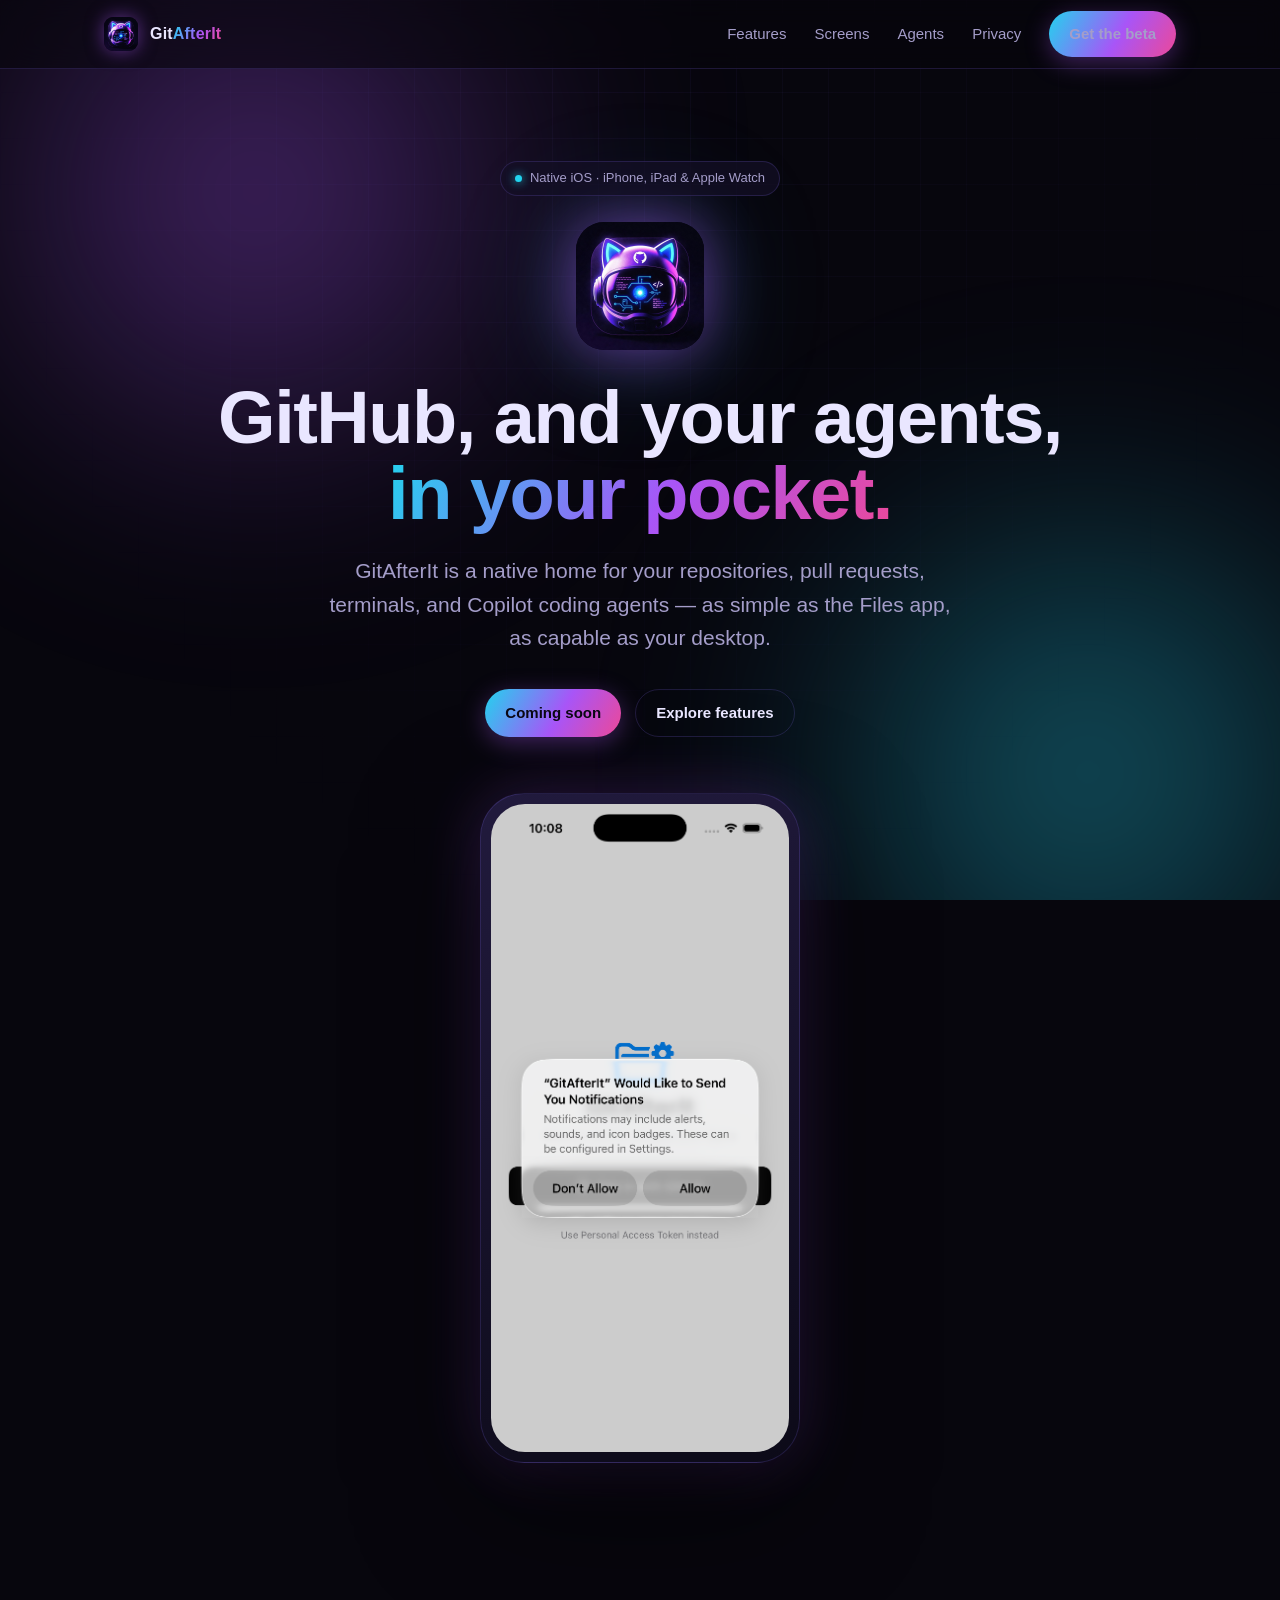
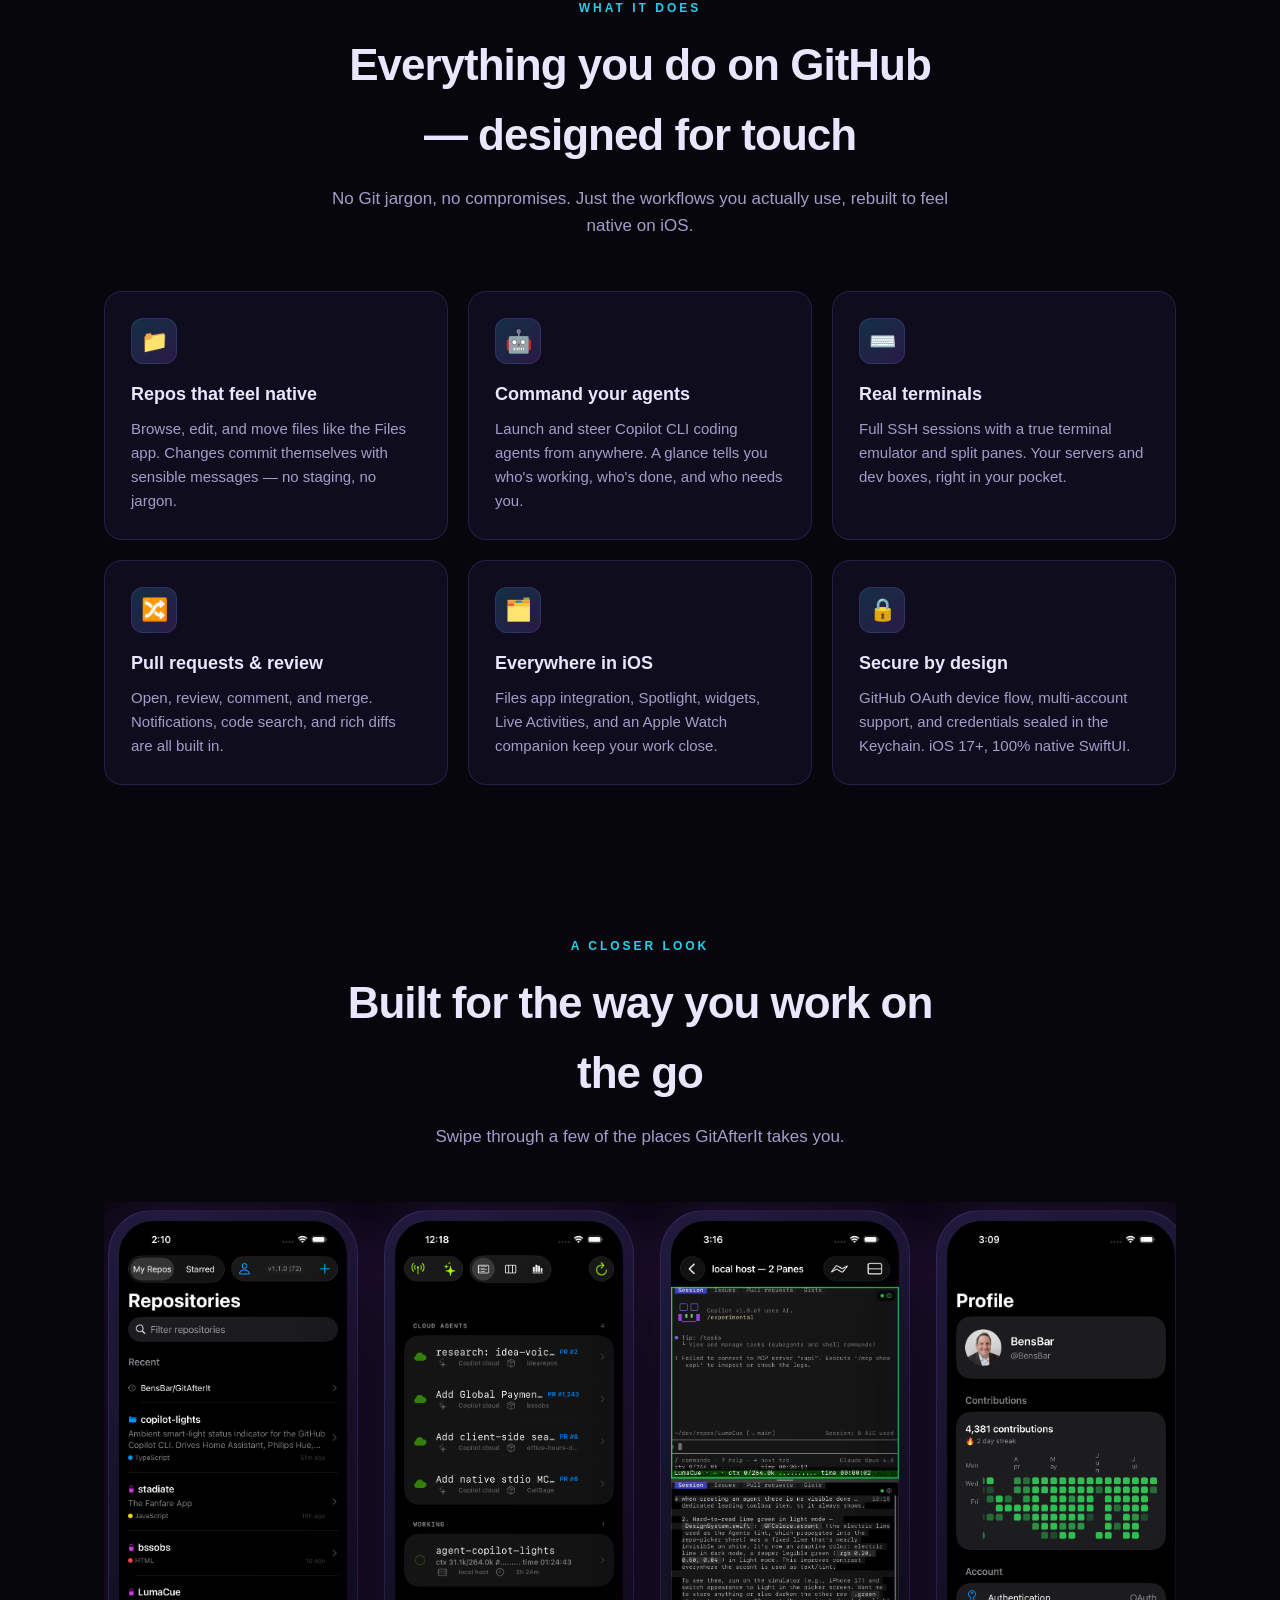
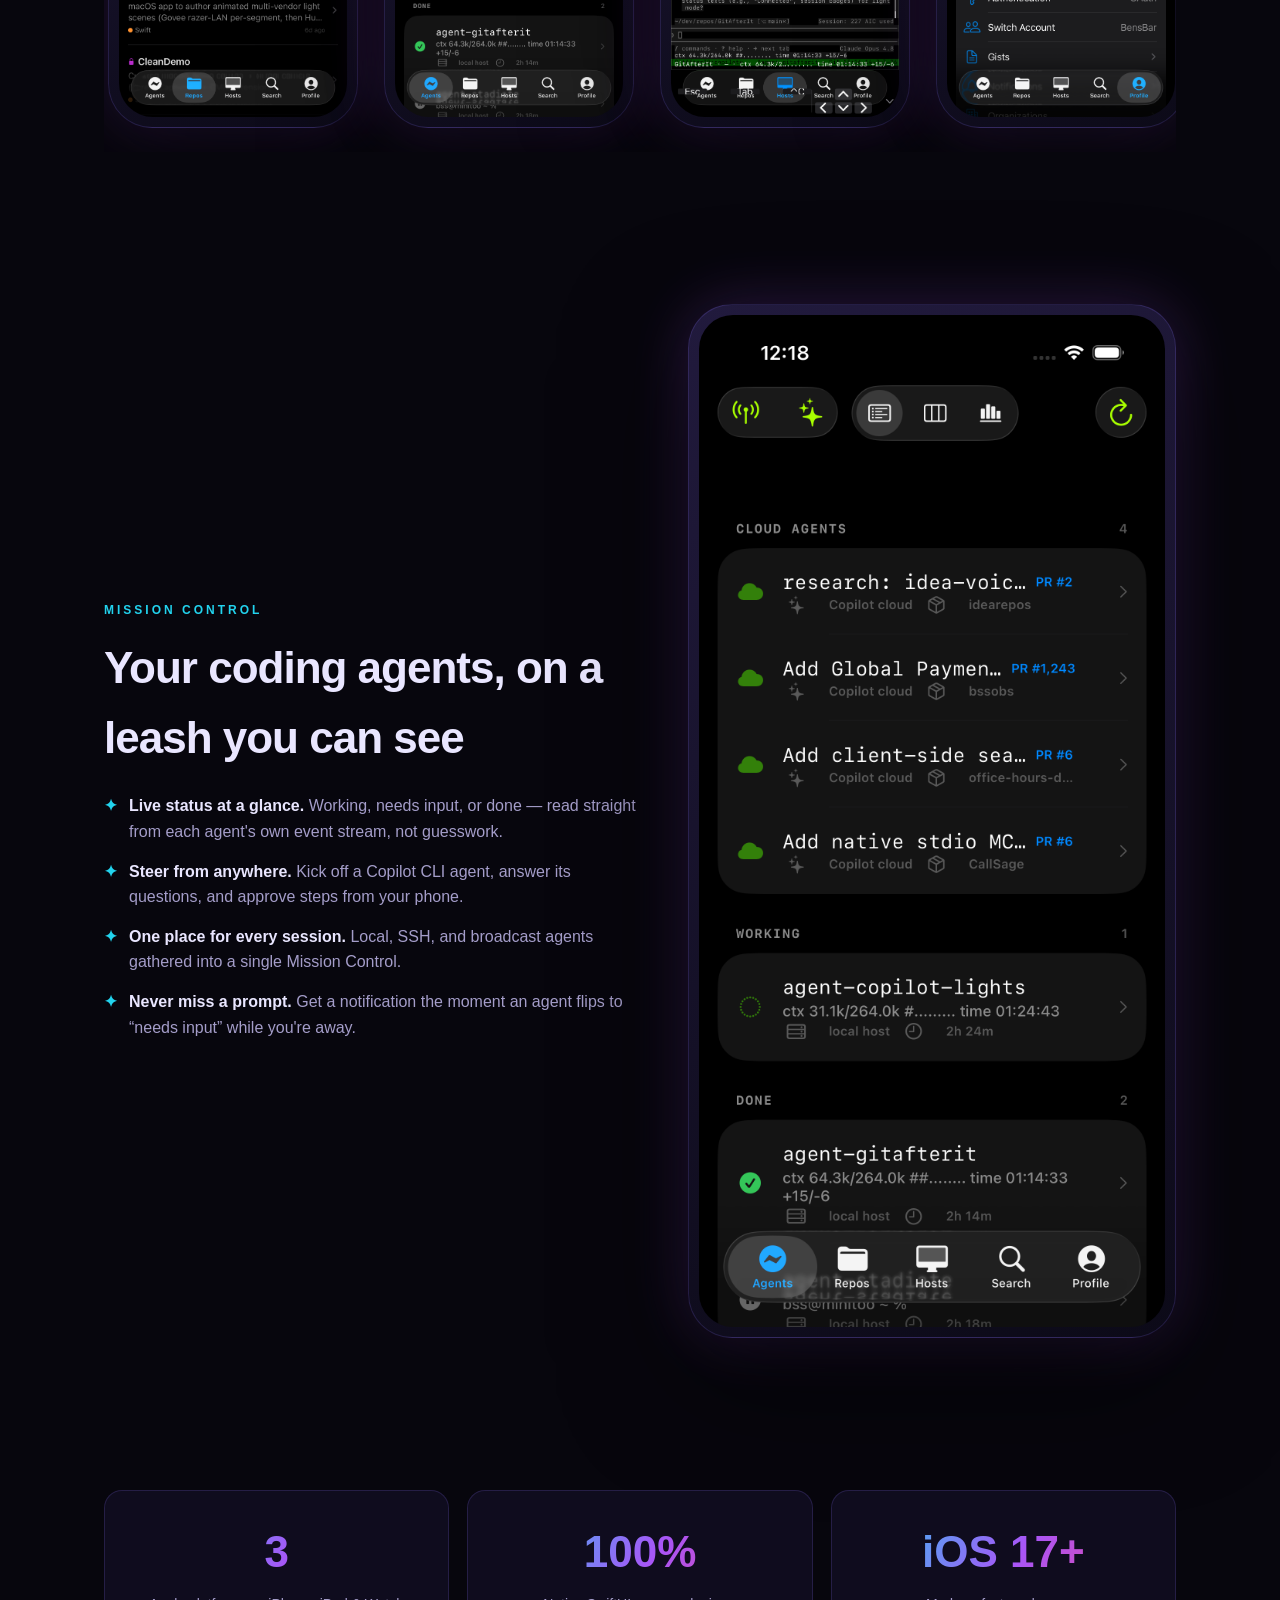
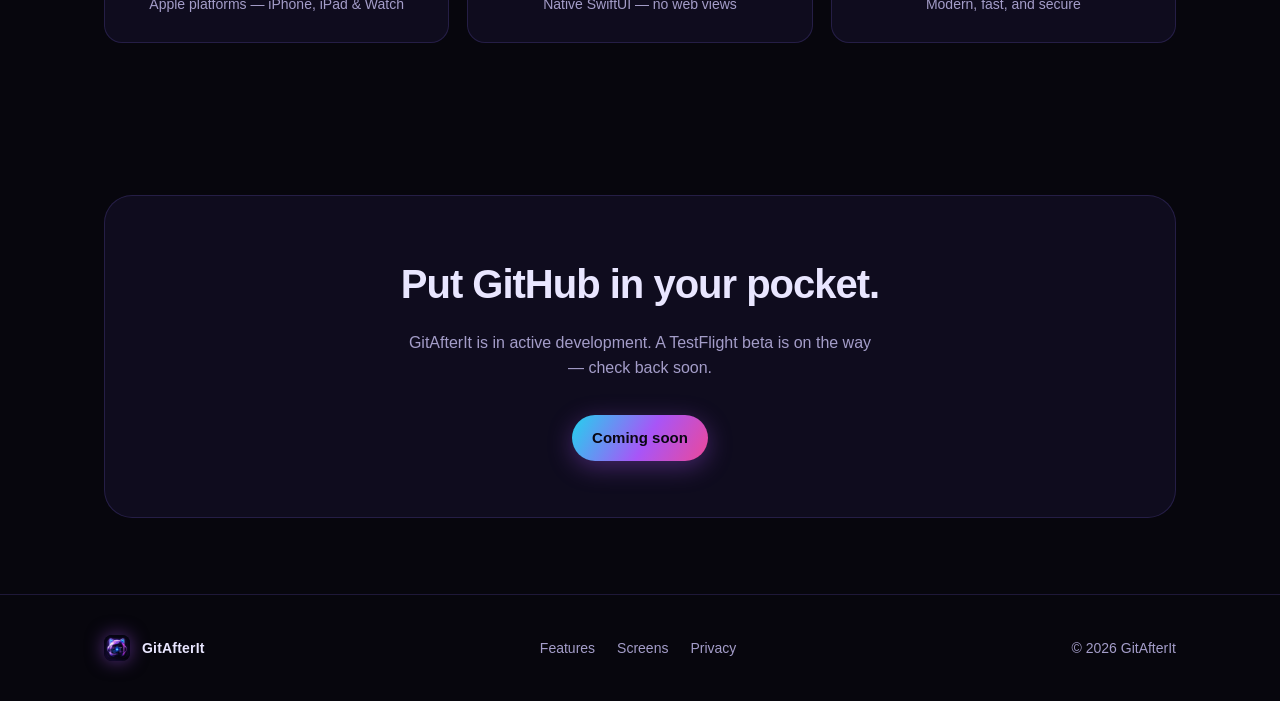
==== index.html @ 796b14d0 "Marketing landing page for gitafterit.app Static (no-build) site matching the Stadiate-site pattern:" ====
<!doctype html>
<html lang="en">
<head>
<meta charset="utf-8">
<meta name="viewport" content="width=device-width, initial-scale=1">
<title>GitAfterIt — GitHub, and your agents, in your pocket</title>
<meta name="description" content="GitAfterIt is a native iOS home for your GitHub repositories, pull requests, terminals, and Copilot coding agents — as simple as the Files app, as capable as your desktop.">
<meta name="theme-color" content="#07060d">
<link rel="icon" href="assets/favicon.png" type="image/png">
<link rel="apple-touch-icon" href="assets/apple-touch-icon.png">
<link rel="canonical" href="https://gitafterit.app/">
<meta property="og:title" content="GitAfterIt — GitHub, and your agents, in your pocket">
<meta property="og:description" content="Repos, pull requests, SSH terminals, and Copilot coding agents — native on iPhone, iPad, and Apple Watch.">
<meta property="og:image" content="https://gitafterit.app/assets/icon.png">
<meta property="og:url" content="https://gitafterit.app/">
<meta property="og:type" content="website">
<meta name="twitter:card" content="summary_large_image">
<meta name="twitter:title" content="GitAfterIt — GitHub, and your agents, in your pocket">
<meta name="twitter:description" content="A native iOS home for your repos, pull requests, terminals, and Copilot coding agents.">
<meta name="twitter:image" content="https://gitafterit.app/assets/icon.png">
<link rel="stylesheet" href="assets/styles.css">
<script>document.documentElement.classList.add('js');</script>
</head>
<body>

<div class="bg-orbs"></div>
<div class="grid-overlay"></div>

<header>
  <div class="wrap nav">
    <a class="brand" href="/">
      <img src="assets/icon.png" alt="GitAfterIt icon">
      <span>Git<b>AfterIt</b></span>
    </a>
    <nav class="nav-links">
      <a href="#features">Features</a>
      <a href="#screens">Screens</a>
      <a href="#agents">Agents</a>
      <a href="privacy.html">Privacy</a>
      <!-- TODO: replace href with your TestFlight public link, e.g. https://testflight.apple.com/join/XXXXXXXX -->
      <a class="btn" href="#get" data-cta="testflight">Get the beta</a>
    </nav>
  </div>
</header>

<main>
  <!-- Hero -->
  <section class="hero wrap">
    <span class="badge"><span class="dot"></span> Native iOS · iPhone, iPad &amp; Apple Watch</span>
    <img class="hero-icon" src="assets/icon.png" alt="GitAfterIt app icon">
    <h1>GitHub, and your agents,<br><span class="grad">in your pocket.</span></h1>
    <p class="sub">GitAfterIt is a native home for your repositories, pull requests, terminals, and Copilot coding agents — as simple as the Files app, as capable as your desktop.</p>
    <div class="hero-cta">
      <a class="btn" id="get" href="#get" data-cta="testflight">Coming soon</a>
      <a class="btn ghost" href="#features">Explore features</a>
    </div>
    <div class="hero-shot reveal">
      <div class="phone"><img src="assets/screenshots/00-launch.png" alt="GitAfterIt home screen on iPhone" loading="lazy"></div>
    </div>
  </section>

  <!-- Features -->
  <section id="features">
    <div class="wrap">
      <div class="section-head reveal">
        <div class="eyebrow">What it does</div>
        <h2>Everything you do on GitHub — designed for touch</h2>
        <p>No Git jargon, no compromises. Just the workflows you actually use, rebuilt to feel native on iOS.</p>
      </div>
      <div class="features">
        <div class="card reveal">
          <div class="ic">📁</div>
          <h3>Repos that feel native</h3>
          <p>Browse, edit, and move files like the Files app. Changes commit themselves with sensible messages — no staging, no jargon.</p>
        </div>
        <div class="card reveal">
          <div class="ic">🤖</div>
          <h3>Command your agents</h3>
          <p>Launch and steer Copilot CLI coding agents from anywhere. A glance tells you who's working, who's done, and who needs you.</p>
        </div>
        <div class="card reveal">
          <div class="ic">⌨️</div>
          <h3>Real terminals</h3>
          <p>Full SSH sessions with a true terminal emulator and split panes. Your servers and dev boxes, right in your pocket.</p>
        </div>
        <div class="card reveal">
          <div class="ic">🔀</div>
          <h3>Pull requests &amp; review</h3>
          <p>Open, review, comment, and merge. Notifications, code search, and rich diffs are all built in.</p>
        </div>
        <div class="card reveal">
          <div class="ic">🗂️</div>
          <h3>Everywhere in iOS</h3>
          <p>Files app integration, Spotlight, widgets, Live Activities, and an Apple Watch companion keep your work close.</p>
        </div>
        <div class="card reveal">
          <div class="ic">🔒</div>
          <h3>Secure by design</h3>
          <p>GitHub OAuth device flow, multi-account support, and credentials sealed in the Keychain. iOS 17+, 100% native SwiftUI.</p>
        </div>
      </div>
    </div>
  </section>

  <!-- Screens -->
  <section id="screens">
    <div class="wrap">
      <div class="section-head reveal">
        <div class="eyebrow">A closer look</div>
        <h2>Built for the way you work on the go</h2>
        <p>Swipe through a few of the places GitAfterIt takes you.</p>
      </div>
      <div class="shots">
        <div class="phone reveal"><img src="assets/screenshots/01-repos.png" alt="Repositories list" loading="lazy"></div>
        <div class="phone reveal"><img src="assets/screenshots/02-agents.png" alt="Copilot agents dashboard" loading="lazy"></div>
        <div class="phone reveal"><img src="assets/screenshots/04-split-panes.png" alt="Split terminal panes" loading="lazy"></div>
        <div class="phone reveal"><img src="assets/screenshots/03-profile.png" alt="Profile and contributions" loading="lazy"></div>
      </div>
    </div>
  </section>

  <!-- Agents spotlight -->
  <section id="agents">
    <div class="wrap split">
      <div class="reveal">
        <div class="eyebrow" style="color:var(--cyan);text-transform:uppercase;letter-spacing:3px;font-size:12px;font-weight:700;">Mission control</div>
        <h2 style="font-size:clamp(28px,4.5vw,44px);font-weight:800;letter-spacing:-1px;margin-top:12px;">Your coding agents, on a leash you can see</h2>
        <ul>
          <li><span class="check">✦</span><span><b>Live status at a glance.</b> Working, needs input, or done — read straight from each agent's own event stream, not guesswork.</span></li>
          <li><span class="check">✦</span><span><b>Steer from anywhere.</b> Kick off a Copilot CLI agent, answer its questions, and approve steps from your phone.</span></li>
          <li><span class="check">✦</span><span><b>One place for every session.</b> Local, SSH, and broadcast agents gathered into a single Mission Control.</span></li>
          <li><span class="check">✦</span><span><b>Never miss a prompt.</b> Get a notification the moment an agent flips to “needs input” while you're away.</span></li>
        </ul>
      </div>
      <div class="phone reveal"><img src="assets/screenshots/02-agents.png" alt="GitAfterIt agents mission control" loading="lazy"></div>
    </div>
  </section>

  <!-- Stats -->
  <section>
    <div class="wrap stats">
      <div class="stat reveal"><div class="n">3</div><div class="l">Apple platforms — iPhone, iPad &amp; Watch</div></div>
      <div class="stat reveal"><div class="n">100%</div><div class="l">Native SwiftUI — no web views</div></div>
      <div class="stat reveal"><div class="n">iOS 17+</div><div class="l">Modern, fast, and secure</div></div>
    </div>
  </section>

  <!-- CTA -->
  <section class="cta-band">
    <div class="wrap">
      <div class="cta-inner reveal">
        <h2>Put GitHub in your pocket.</h2>
        <p>GitAfterIt is in active development. A TestFlight beta is on the way — check back soon.</p>
        <div class="hero-cta" style="justify-content:center;">
          <!-- TODO: replace href with your TestFlight public link when ready -->
          <a class="btn" href="#get" data-cta="testflight">Coming soon</a>
        </div>
      </div>
    </div>
  </section>
</main>

<footer>
  <div class="wrap foot">
    <a class="brand" href="/"><img src="assets/icon.png" alt="" style="width:26px;height:26px;border-radius:8px;">GitAfterIt</a>
    <div style="display:flex;gap:22px;flex-wrap:wrap;">
      <a href="#features">Features</a>
      <a href="#screens">Screens</a>
      <a href="privacy.html">Privacy</a>
    </div>
    <div>© 2026 GitAfterIt</div>
  </div>
</footer>

<script>
  // Reveal-on-scroll
  const revealEls = document.querySelectorAll('.reveal');
  const io = new IntersectionObserver((entries) => {
    for (const e of entries) {
      if (e.isIntersecting) { e.target.classList.add('in'); io.unobserve(e.target); }
    }
  }, { threshold: 0.12 });
  revealEls.forEach((el) => io.observe(el));
  // Failsafe: guarantee everything is visible even if the observer never fires.
  window.addEventListener('load', () => {
    setTimeout(() => revealEls.forEach((el) => el.classList.add('in')), 1400);
  });
</script>

</body>
</html>
---- assets/styles.css ----
:root {
  --bg: #07060d;
  --bg-2: #0d0b1a;
  --panel: rgba(20, 16, 38, 0.72);
  --border: rgba(140, 110, 255, 0.18);
  --text: #e9e6ff;
  --muted: #a49dc9;
  --violet: #a855f7;
  --cyan: #22d3ee;
  --pink: #ec4899;
  --grad: linear-gradient(120deg, #22d3ee 0%, #a855f7 55%, #ec4899 100%);
  --radius: 18px;
  --maxw: 1120px;
}

* { box-sizing: border-box; margin: 0; padding: 0; }
html { scroll-behavior: smooth; }
body {
  font-family: -apple-system, BlinkMacSystemFont, "SF Pro Display", "Segoe UI", Roboto, Helvetica, Arial, sans-serif;
  background: var(--bg);
  color: var(--text);
  line-height: 1.6;
  -webkit-font-smoothing: antialiased;
  overflow-x: hidden;
}
a { color: inherit; text-decoration: none; }
img { max-width: 100%; display: block; }

/* Ambient neon backdrop */
.bg-orbs { position: fixed; inset: 0; z-index: -2; overflow: hidden; }
.bg-orbs::before, .bg-orbs::after {
  content: ""; position: absolute; width: 60vw; height: 60vw; border-radius: 50%;
  filter: blur(120px); opacity: 0.5;
}
.bg-orbs::before { background: radial-gradient(circle, #a855f7, transparent 60%); top: -15vw; left: -10vw; }
.bg-orbs::after { background: radial-gradient(circle, #22d3ee, transparent 60%); bottom: -20vw; right: -15vw; }
.grid-overlay {
  position: fixed; inset: 0; z-index: -1; pointer-events: none;
  background-image: linear-gradient(rgba(140,110,255,0.05) 1px, transparent 1px),
    linear-gradient(90deg, rgba(140,110,255,0.05) 1px, transparent 1px);
  background-size: 46px 46px;
  mask-image: radial-gradient(ellipse at 50% 0%, black, transparent 75%);
}

.wrap { width: 100%; max-width: var(--maxw); margin: 0 auto; padding: 0 24px; }

/* Nav */
header {
  position: sticky; top: 0; z-index: 50;
  backdrop-filter: blur(14px);
  background: rgba(7,6,13,0.6);
  border-bottom: 1px solid var(--border);
}
.nav { display: flex; align-items: center; justify-content: space-between; height: 68px; }
.brand { display: flex; align-items: center; gap: 12px; font-weight: 700; letter-spacing: 0.2px; }
.brand img { width: 34px; height: 34px; border-radius: 9px; box-shadow: 0 0 18px rgba(168,85,247,0.5); }
.brand span b { background: var(--grad); -webkit-background-clip: text; background-clip: text; color: transparent; }
.nav-links { display: flex; gap: 28px; align-items: center; }
.nav-links a { color: var(--muted); font-size: 15px; transition: color .2s; }
.nav-links a:hover { color: var(--text); }
.btn {
  display: inline-flex; align-items: center; gap: 8px;
  padding: 11px 20px; border-radius: 999px; font-weight: 600; font-size: 15px;
  background: var(--grad); color: #0a0713;
  box-shadow: 0 6px 24px rgba(168,85,247,0.35);
  transition: transform .15s ease, box-shadow .2s ease;
}
.btn:hover { transform: translateY(-2px); box-shadow: 0 10px 34px rgba(168,85,247,0.5); }
.btn.ghost { background: transparent; color: var(--text); border: 1px solid var(--border); box-shadow: none; }
.btn.ghost:hover { border-color: var(--violet); }

@media (max-width: 720px) { .nav-links a:not(.btn) { display: none; } }

/* Hero */
.hero { position: relative; padding: 92px 0 60px; text-align: center; }
.badge {
  display: inline-flex; align-items: center; gap: 8px;
  font-size: 13px; color: var(--muted);
  border: 1px solid var(--border); border-radius: 999px; padding: 6px 14px; margin-bottom: 26px;
  background: var(--panel);
}
.badge .dot { width: 7px; height: 7px; border-radius: 50%; background: var(--cyan); box-shadow: 0 0 10px var(--cyan); }
.hero h1 { font-size: clamp(38px, 7vw, 74px); line-height: 1.03; font-weight: 800; letter-spacing: -1.5px; }
.hero h1 .grad { background: var(--grad); -webkit-background-clip: text; background-clip: text; color: transparent; }
.hero p.sub { max-width: 640px; margin: 22px auto 0; font-size: clamp(17px, 2.4vw, 21px); color: var(--muted); }
.hero-cta { display: flex; gap: 14px; justify-content: center; margin-top: 34px; flex-wrap: wrap; }
.hero-icon {
  width: 128px; height: 128px; border-radius: 28px; margin: 0 auto 30px;
  box-shadow: 0 0 60px rgba(168,85,247,0.55), 0 0 120px rgba(34,211,238,0.25);
  animation: float 6s ease-in-out infinite;
}
@keyframes float { 0%,100% { transform: translateY(0); } 50% { transform: translateY(-12px); } }

/* Hero device */
.hero-shot { margin: 56px auto 0; max-width: 320px; }
.phone {
  border-radius: 44px; padding: 10px; background: linear-gradient(160deg, #211a3d, #0c0a18);
  border: 1px solid var(--border);
  box-shadow: 0 40px 120px rgba(0,0,0,0.6), 0 0 60px rgba(168,85,247,0.25);
}
.phone img { border-radius: 34px; width: 100%; }
.phone.empty { aspect-ratio: 9 / 19.5; display: grid; place-items: center; color: var(--muted); font-size: 14px; }

/* Sections */
section { padding: 76px 0; }
.section-head { text-align: center; max-width: 620px; margin: 0 auto 52px; }
.section-head .eyebrow { text-transform: uppercase; letter-spacing: 3px; font-size: 12px; color: var(--cyan); font-weight: 700; }
.section-head h2 { font-size: clamp(28px, 4.5vw, 44px); font-weight: 800; letter-spacing: -1px; margin-top: 12px; }
.section-head p { color: var(--muted); margin-top: 14px; font-size: 17px; }

/* Feature grid */
.features { display: grid; grid-template-columns: repeat(3, 1fr); gap: 20px; }
@media (max-width: 900px) { .features { grid-template-columns: repeat(2, 1fr); } }
@media (max-width: 600px) { .features { grid-template-columns: 1fr; } }
.card {
  background: var(--panel); border: 1px solid var(--border); border-radius: var(--radius);
  padding: 26px; position: relative; overflow: hidden;
  transition: transform .2s ease, border-color .2s ease;
}
.card:hover { transform: translateY(-4px); border-color: rgba(168,85,247,0.5); }
.card .ic {
  width: 46px; height: 46px; border-radius: 12px; display: grid; place-items: center;
  font-size: 22px; margin-bottom: 16px;
  background: linear-gradient(140deg, rgba(34,211,238,0.18), rgba(168,85,247,0.18));
  border: 1px solid var(--border);
}
.card h3 { font-size: 18px; margin-bottom: 8px; }
.card p { color: var(--muted); font-size: 15px; }

/* Screenshots */
.shots { display: flex; gap: 26px; overflow-x: auto; padding: 8px 4px 24px; scroll-snap-type: x mandatory; }
.shots .phone { min-width: 250px; scroll-snap-align: center; }
.shots::-webkit-scrollbar { height: 8px; }
.shots::-webkit-scrollbar-thumb { background: rgba(168,85,247,0.4); border-radius: 999px; }

/* Split / stats */
.split { display: grid; grid-template-columns: 1.1fr 1fr; gap: 48px; align-items: center; }
@media (max-width: 820px) { .split { grid-template-columns: 1fr; } }
.split ul { list-style: none; margin-top: 20px; display: grid; gap: 14px; }
.split li { display: flex; gap: 12px; align-items: flex-start; color: var(--muted); }
.split li b { color: var(--text); }
.check { color: var(--cyan); flex: none; font-weight: 700; }

.stats { display: grid; grid-template-columns: repeat(3,1fr); gap: 18px; text-align: center; }
.stat { background: var(--panel); border: 1px solid var(--border); border-radius: var(--radius); padding: 26px 14px; }
.stat .n { font-size: clamp(30px,5vw,44px); font-weight: 800; background: var(--grad); -webkit-background-clip: text; background-clip: text; color: transparent; }
.stat .l { color: var(--muted); font-size: 14px; margin-top: 6px; }

/* CTA band */
.cta-band { text-align: center; }
.cta-inner {
  background: var(--panel); border: 1px solid var(--border); border-radius: 28px;
  padding: 56px 28px; position: relative; overflow: hidden;
}
.cta-inner h2 { font-size: clamp(26px,4.5vw,40px); font-weight: 800; letter-spacing: -1px; }
.cta-inner p { color: var(--muted); margin: 14px auto 28px; max-width: 480px; }

/* Footer */
footer { border-top: 1px solid var(--border); padding: 40px 0; color: var(--muted); font-size: 14px; }
.foot { display: flex; justify-content: space-between; align-items: center; gap: 20px; flex-wrap: wrap; }
.foot a { color: var(--muted); } .foot a:hover { color: var(--text); }
.foot .brand { color: var(--text); }

.reveal { opacity: 0; transform: translateY(24px); transition: opacity .7s ease, transform .7s ease; }
.reveal.in { opacity: 1; transform: none; }
/* Reveal is a progressive enhancement: only hide when JS is active, so the
   page is fully visible with JS disabled or before the observer fires. */
:root:not(.js) .reveal { opacity: 1; transform: none; }
@media (prefers-reduced-motion: reduce) {
  .reveal { opacity: 1 !important; transform: none !important; transition: none; }
}
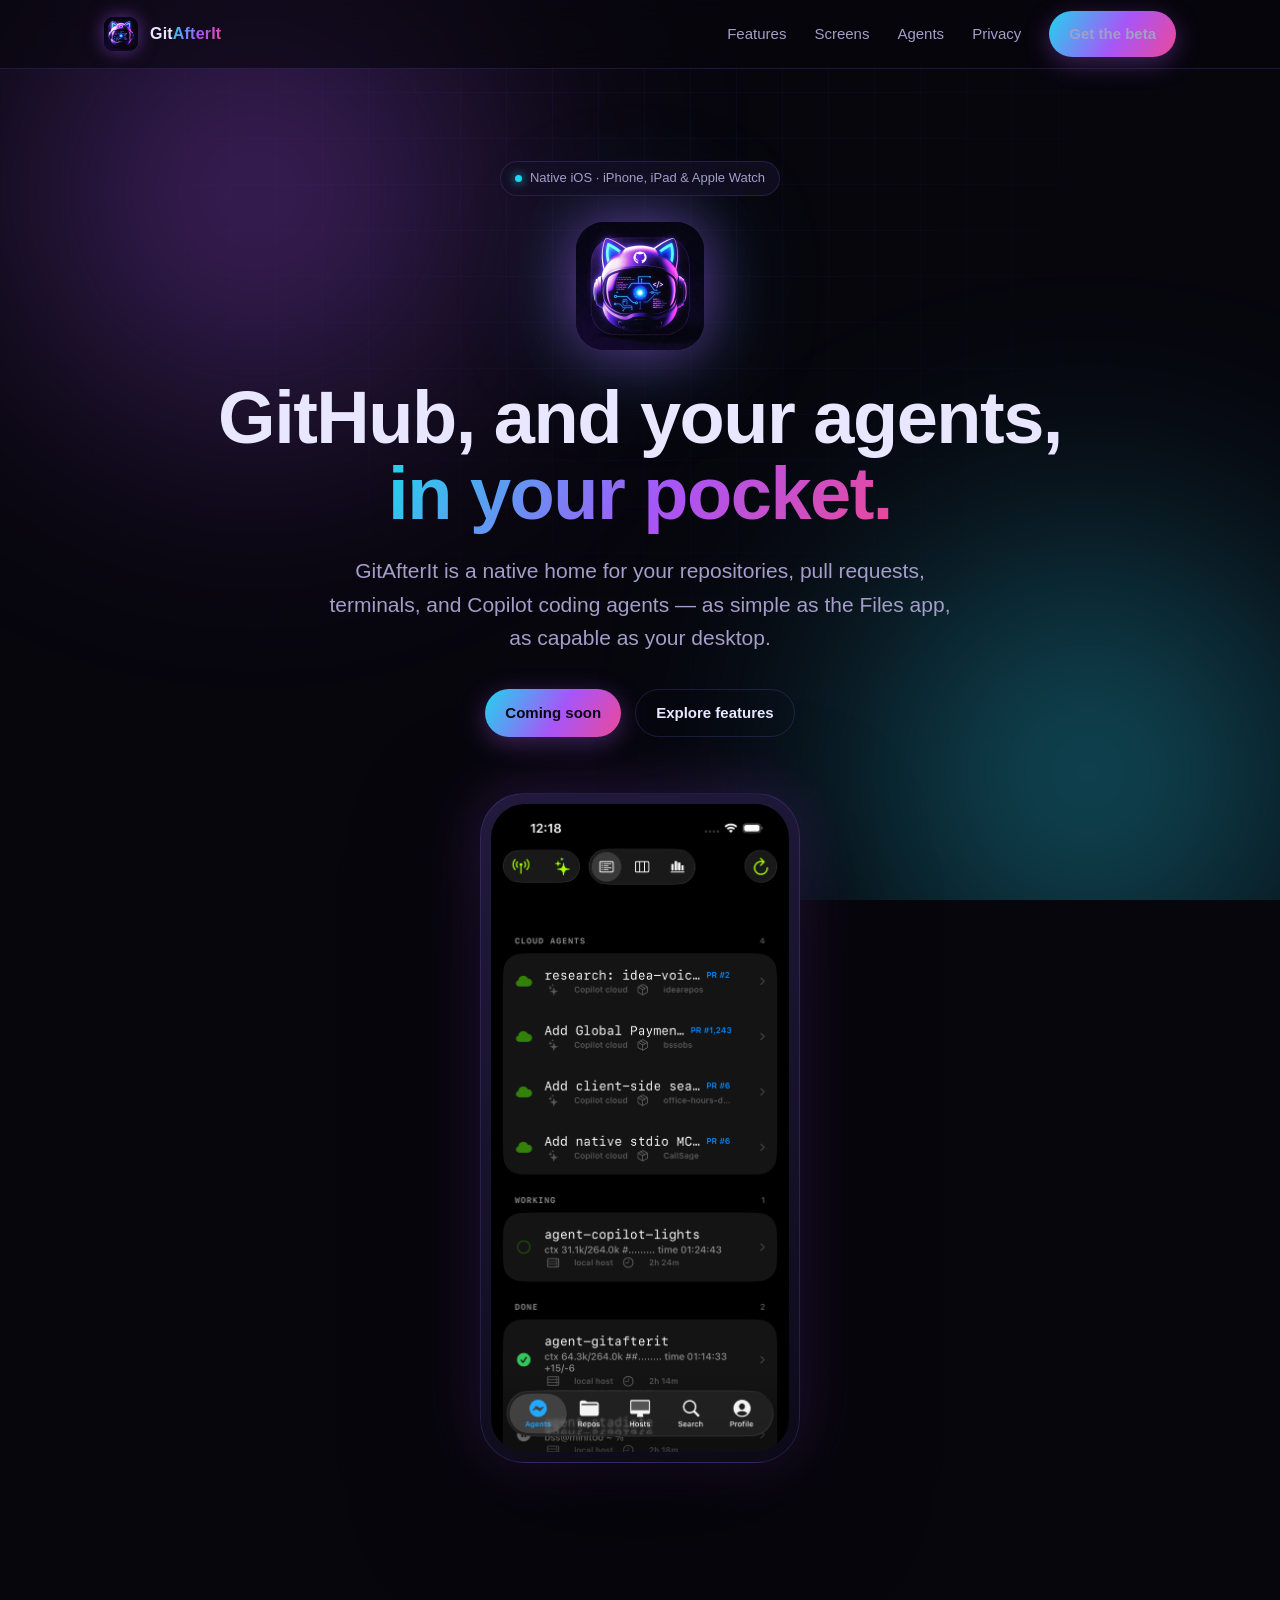
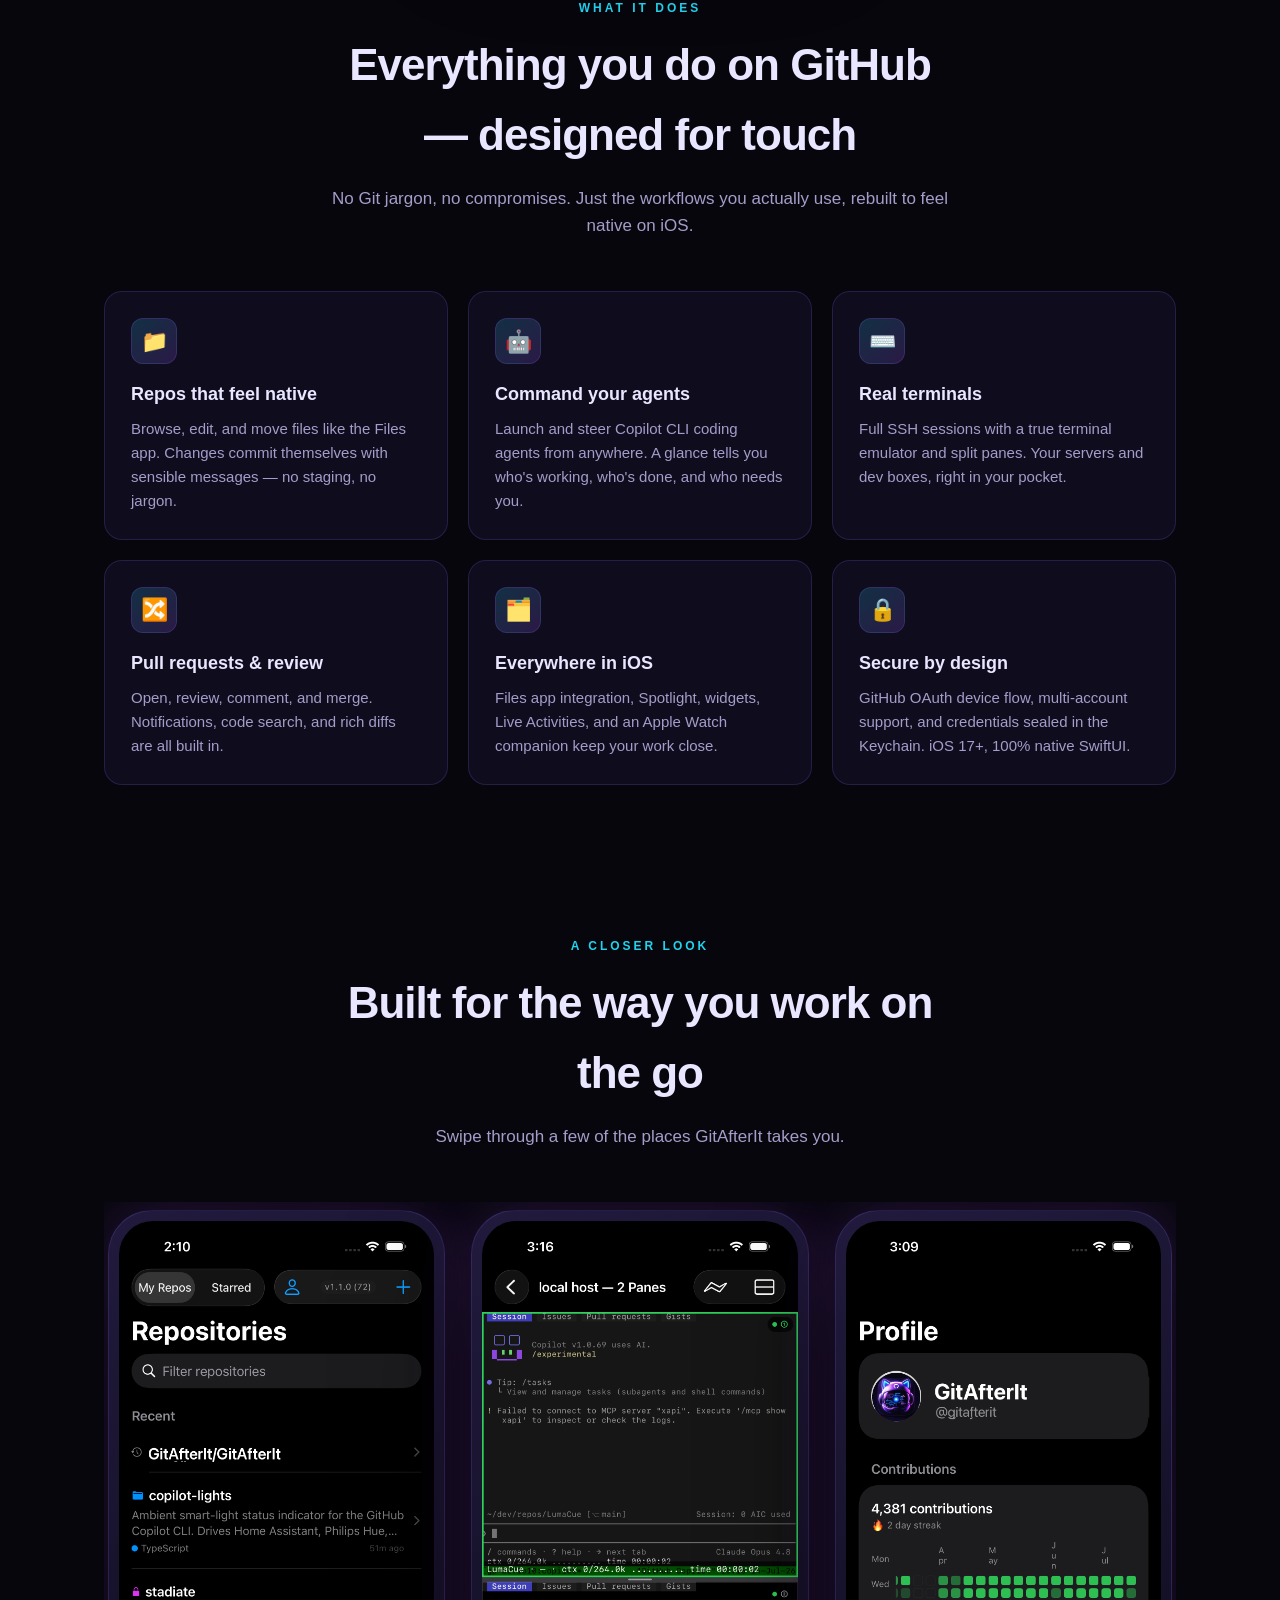
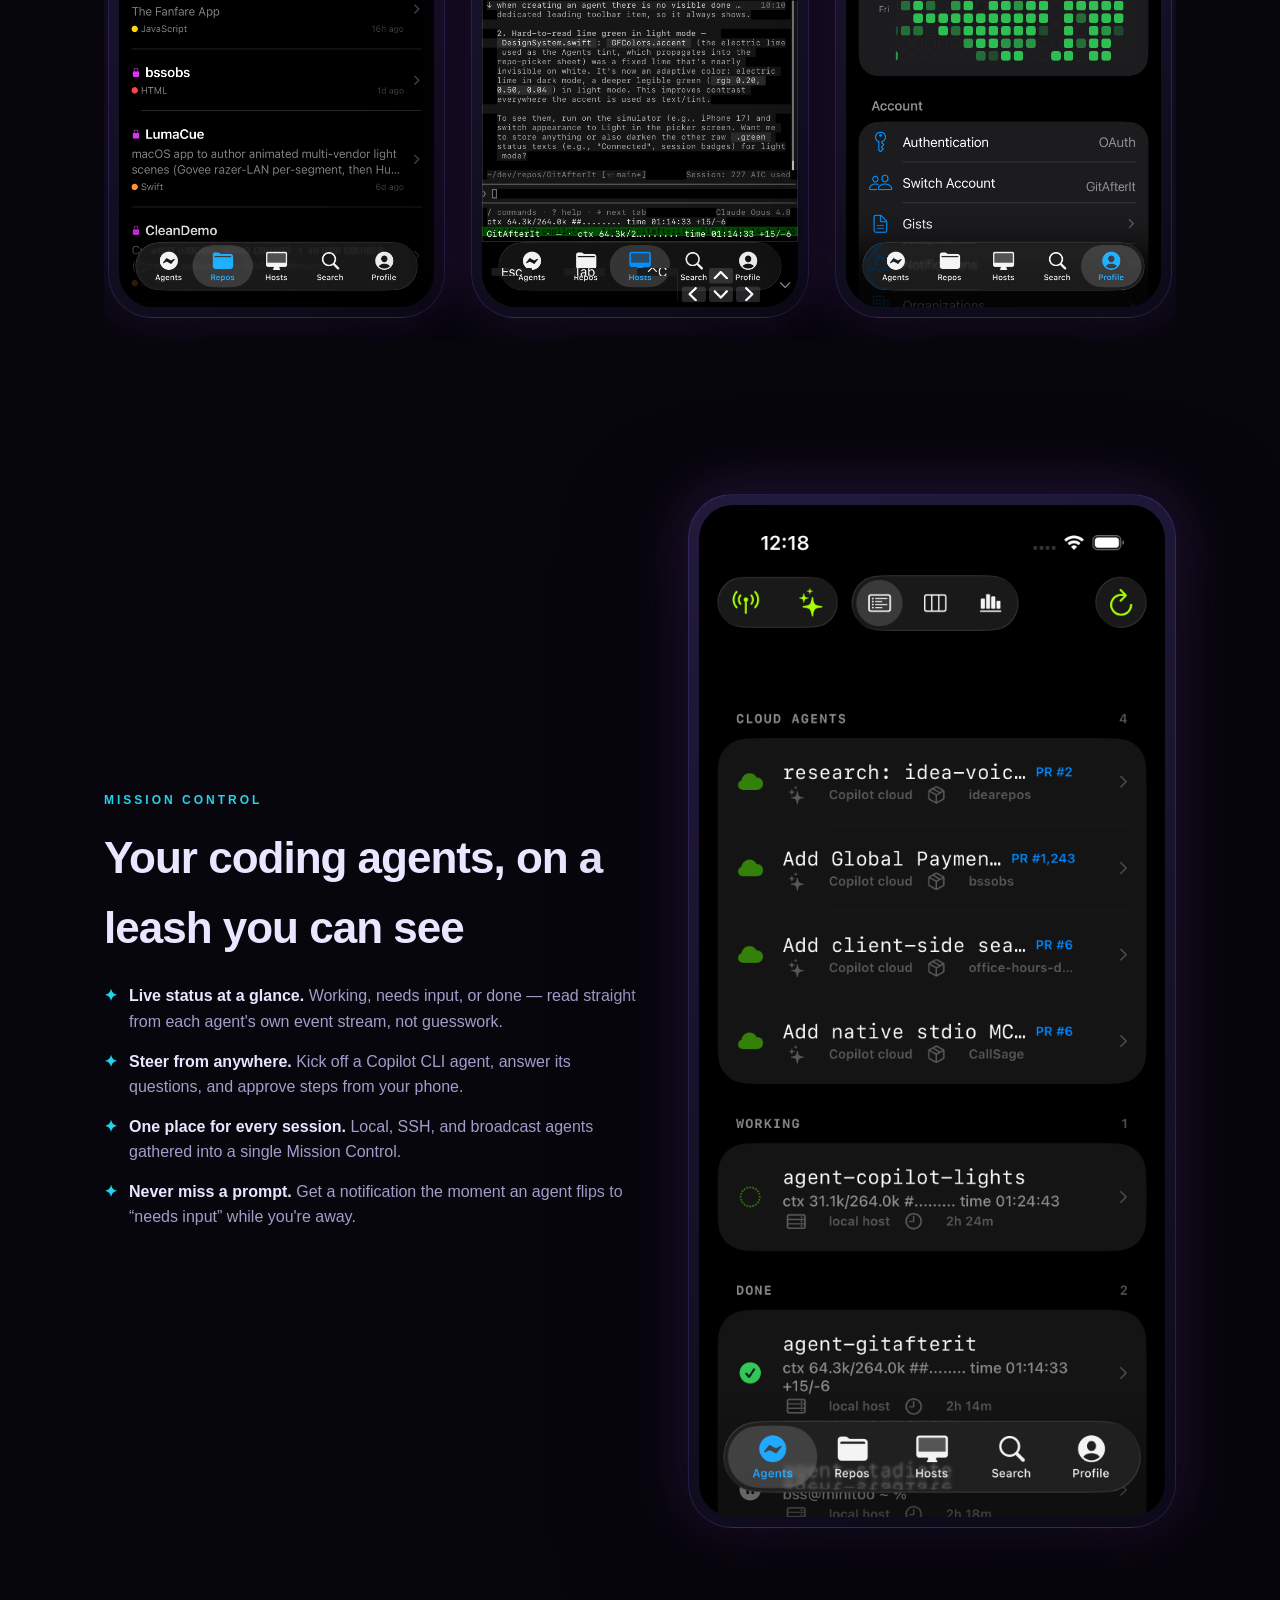
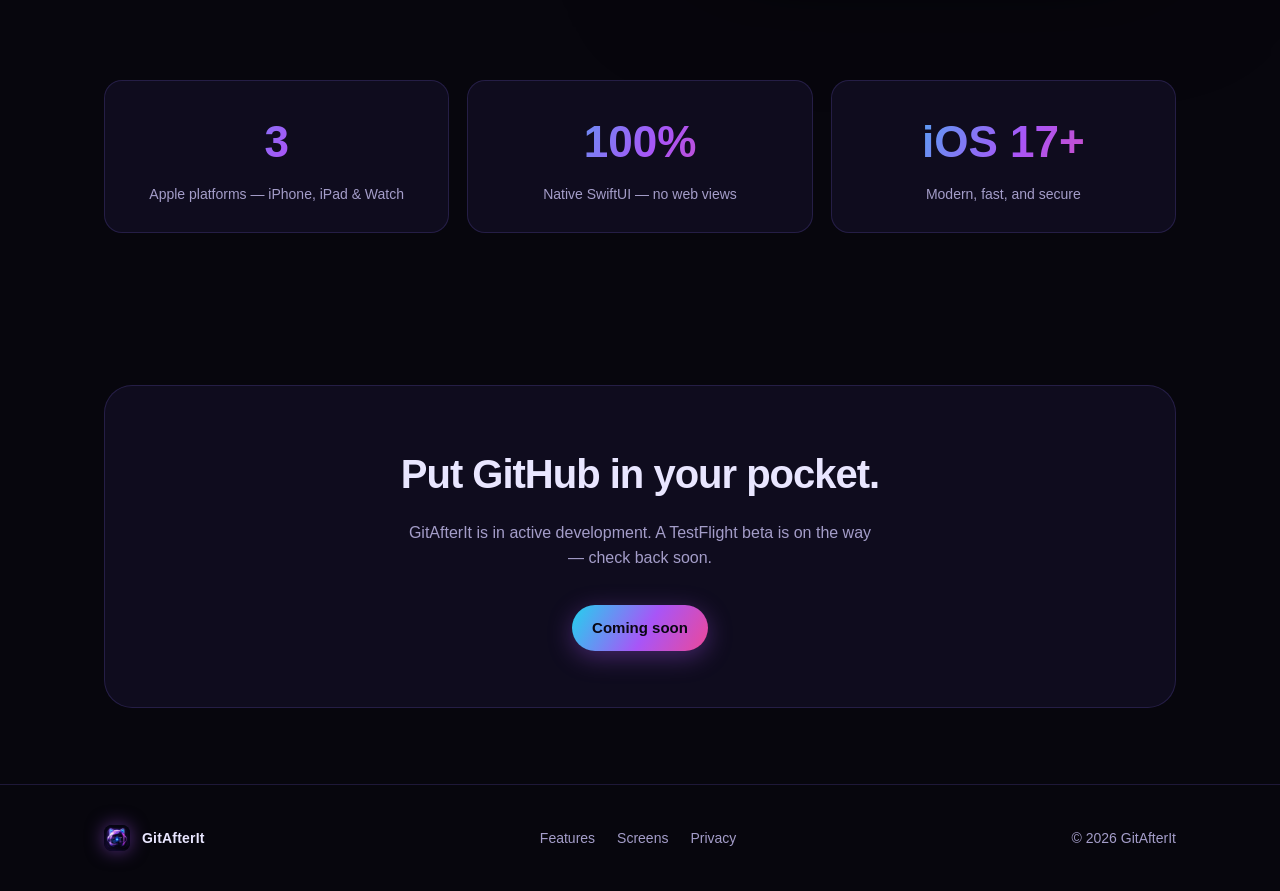
==== commit 05599e43: "Feature Agents Mission Control as the hero screenshot Replace the iOS notification-permission dialog" ====
--- a/index.html
+++ b/index.html
@@ -55,7 +55,7 @@
       <a class="btn ghost" href="#features">Explore features</a>
     </div>
     <div class="hero-shot reveal">
-      <div class="phone"><img src="assets/screenshots/00-launch.png" alt="GitAfterIt home screen on iPhone" loading="lazy"></div>
+      <div class="phone"><img src="assets/screenshots/02-agents.png" alt="GitAfterIt Mission Control — Copilot coding agents on iPhone" fetchpriority="high"></div>
     </div>
   </section>
 
@@ -112,7 +112,6 @@
       </div>
       <div class="shots">
         <div class="phone reveal"><img src="assets/screenshots/01-repos.png" alt="Repositories list" loading="lazy"></div>
-        <div class="phone reveal"><img src="assets/screenshots/02-agents.png" alt="Copilot agents dashboard" loading="lazy"></div>
         <div class="phone reveal"><img src="assets/screenshots/04-split-panes.png" alt="Split terminal panes" loading="lazy"></div>
         <div class="phone reveal"><img src="assets/screenshots/03-profile.png" alt="Profile and contributions" loading="lazy"></div>
       </div>
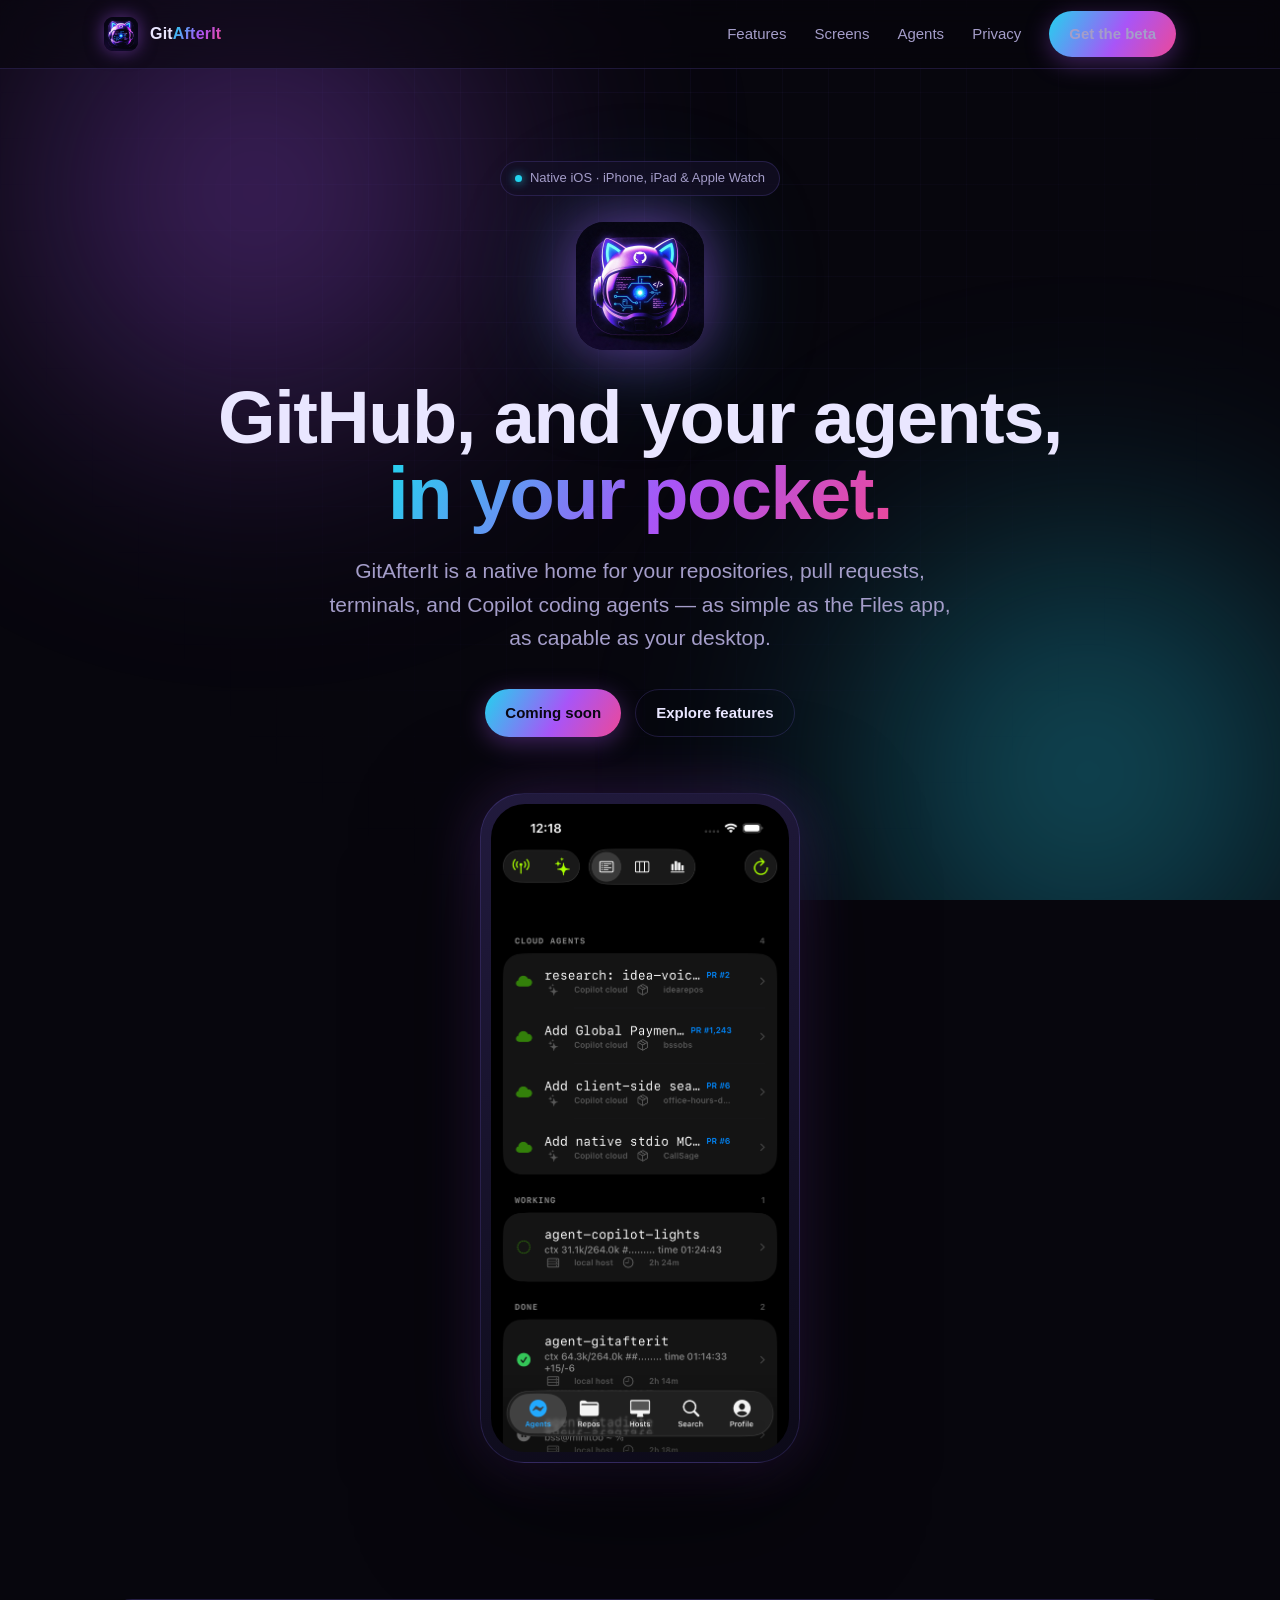
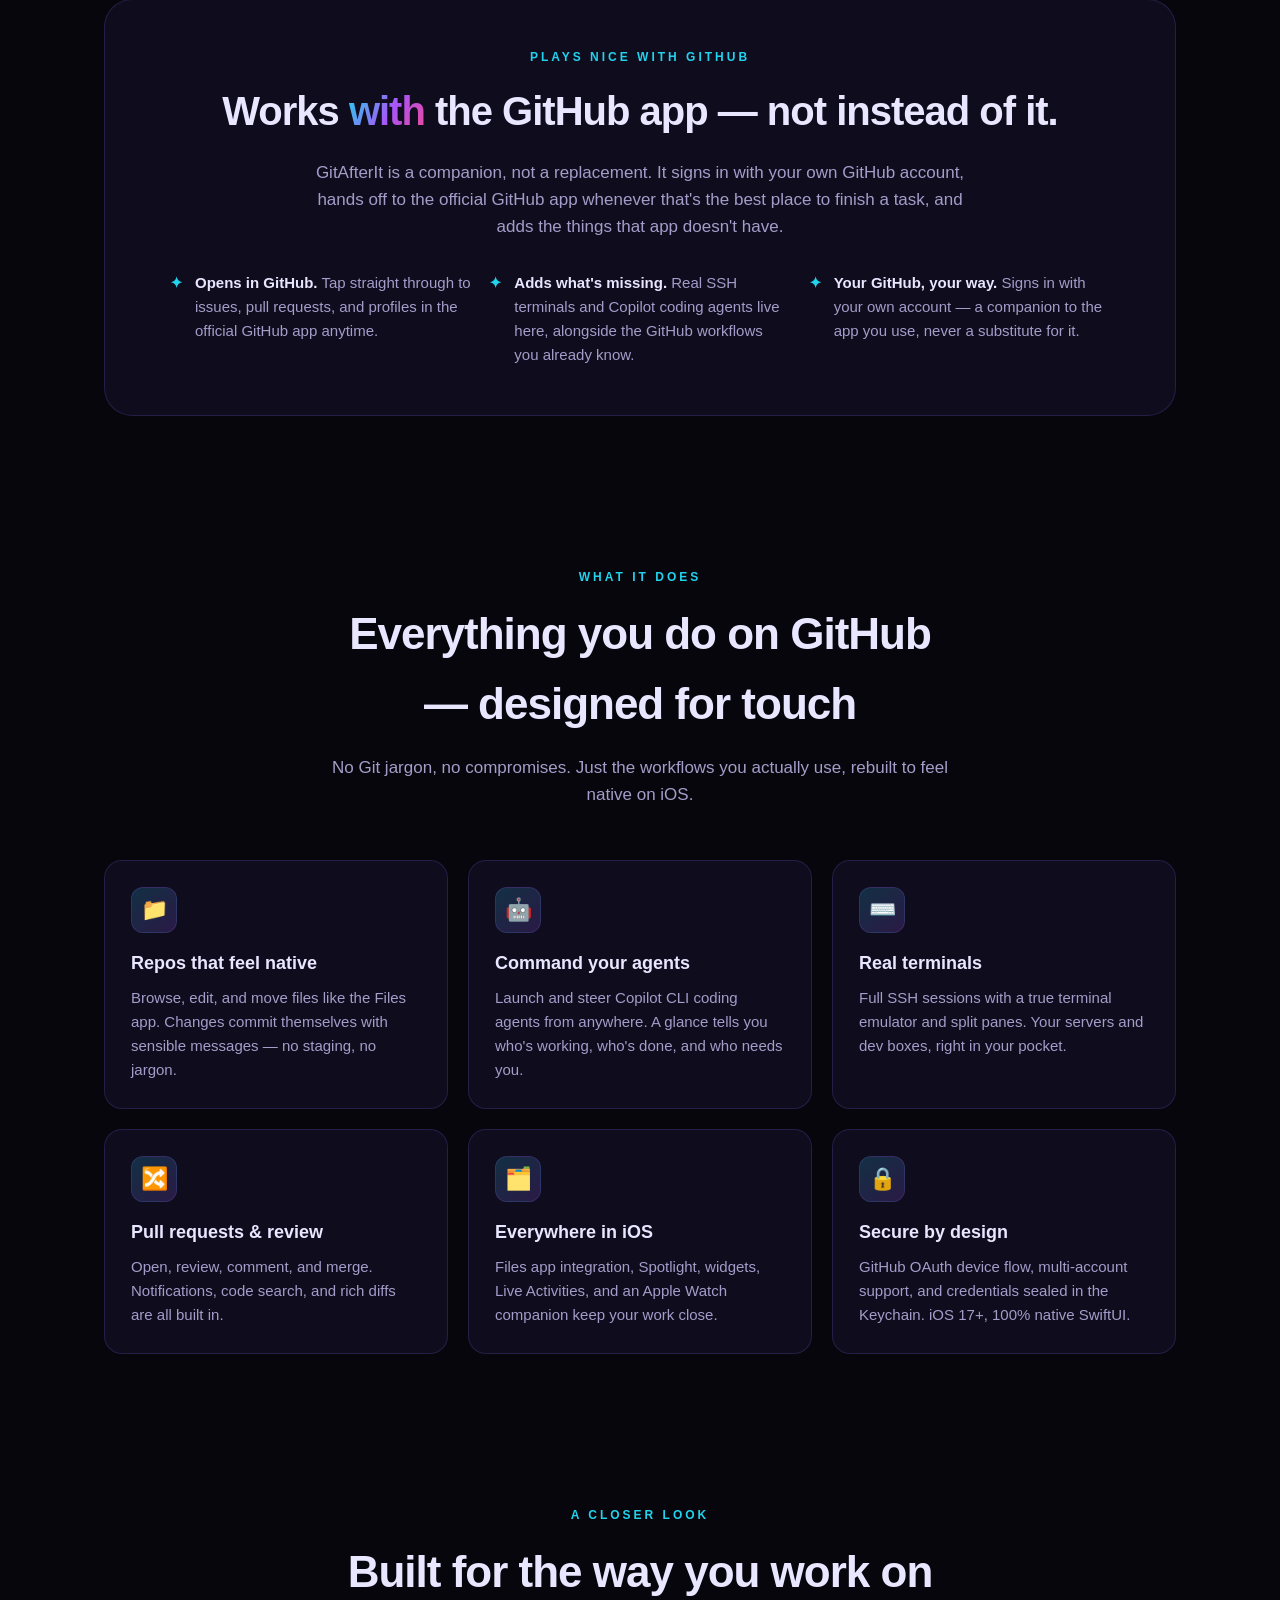
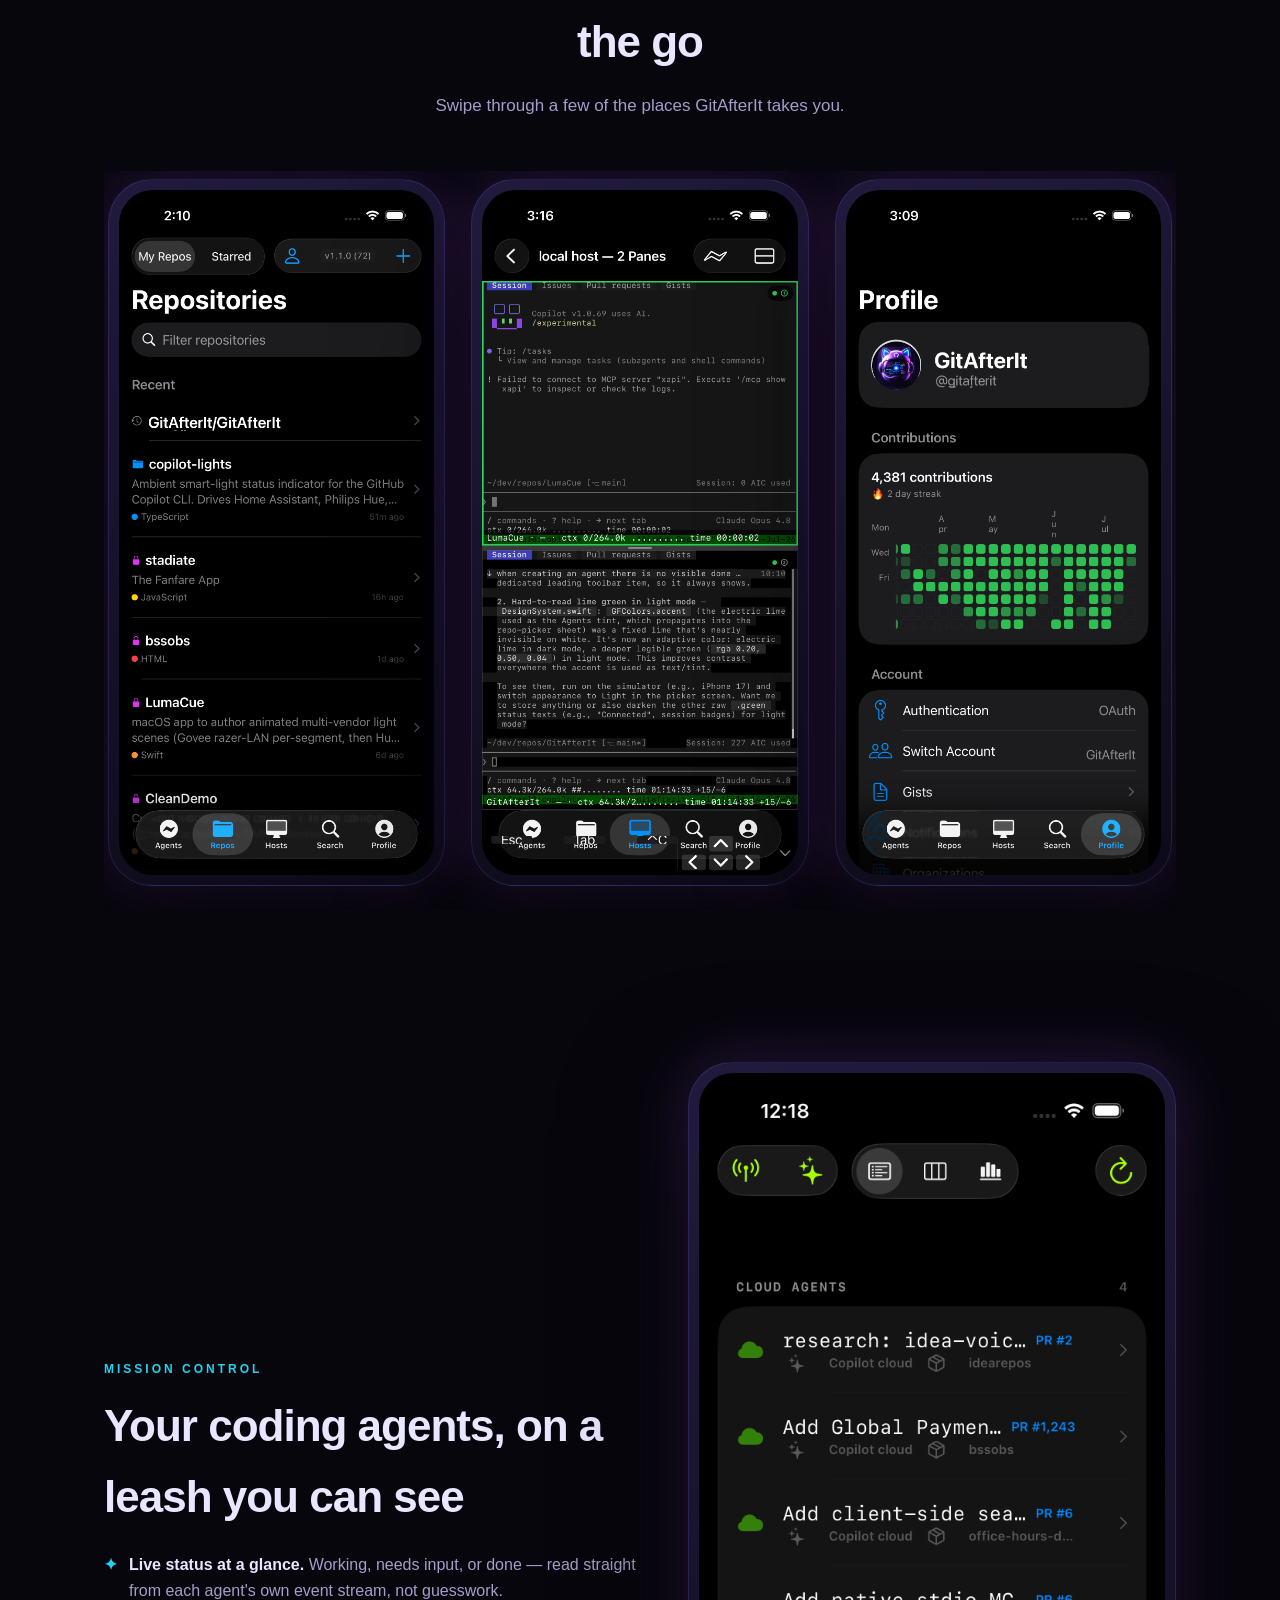
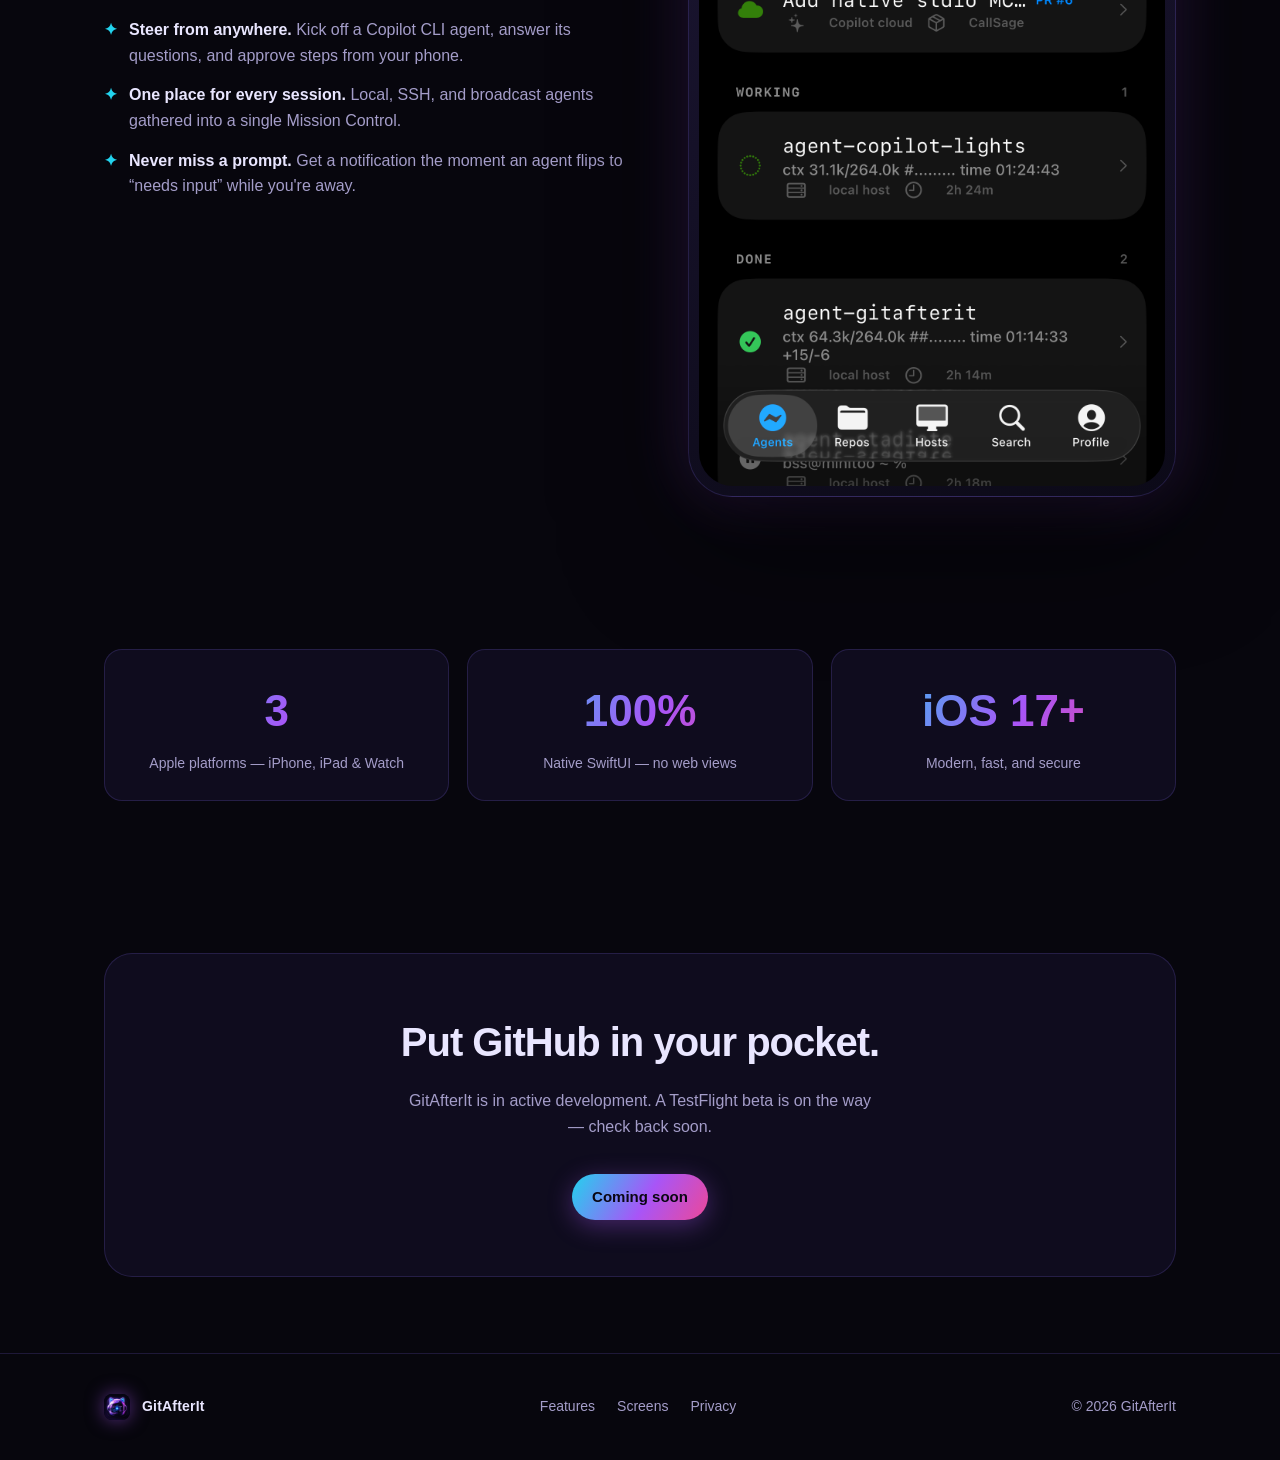
==== commit 9531c4c9: "Add "companion, not a replacement" section for the GitHub app Clarify that GitAfterIt works with the" ====
--- a/index.html
+++ b/index.html
@@ -59,6 +59,22 @@
     </div>
   </section>
 
+  <!-- Companion, not a replacement -->
+  <section id="companion">
+    <div class="wrap">
+      <div class="companion-band reveal">
+        <div class="eyebrow">Plays nice with GitHub</div>
+        <h2>Works <span class="grad-text">with</span> the GitHub app — not instead of it.</h2>
+        <p>GitAfterIt is a companion, not a replacement. It signs in with your own GitHub account, hands off to the official GitHub app whenever that's the best place to finish a task, and adds the things that app doesn't have.</p>
+        <ul class="companion-points">
+          <li><span class="check">✦</span><span><b>Opens in GitHub.</b> Tap straight through to issues, pull requests, and profiles in the official GitHub app anytime.</span></li>
+          <li><span class="check">✦</span><span><b>Adds what's missing.</b> Real SSH terminals and Copilot coding agents live here, alongside the GitHub workflows you already know.</span></li>
+          <li><span class="check">✦</span><span><b>Your GitHub, your way.</b> Signs in with your own account — a companion to the app you use, never a substitute for it.</span></li>
+        </ul>
+      </div>
+    </div>
+  </section>
+
   <!-- Features -->
   <section id="features">
     <div class="wrap">
--- a/assets/styles.css
+++ b/assets/styles.css
@@ -81,7 +81,7 @@
 }
 .badge .dot { width: 7px; height: 7px; border-radius: 50%; background: var(--cyan); box-shadow: 0 0 10px var(--cyan); }
 .hero h1 { font-size: clamp(38px, 7vw, 74px); line-height: 1.03; font-weight: 800; letter-spacing: -1.5px; }
-.hero h1 .grad { background: var(--grad); -webkit-background-clip: text; background-clip: text; color: transparent; }
+.hero h1 .grad, .grad-text { background: var(--grad); -webkit-background-clip: text; background-clip: text; color: transparent; }
 .hero p.sub { max-width: 640px; margin: 22px auto 0; font-size: clamp(17px, 2.4vw, 21px); color: var(--muted); }
 .hero-cta { display: flex; gap: 14px; justify-content: center; margin-top: 34px; flex-wrap: wrap; }
 .hero-icon {
@@ -146,6 +146,22 @@
 .stat .n { font-size: clamp(30px,5vw,44px); font-weight: 800; background: var(--grad); -webkit-background-clip: text; background-clip: text; color: transparent; }
 .stat .l { color: var(--muted); font-size: 14px; margin-top: 6px; }
 
+/* Companion band */
+.companion-band {
+  background: var(--panel); border: 1px solid var(--border); border-radius: 28px;
+  padding: 48px clamp(24px, 4vw, 56px); text-align: center; position: relative; overflow: hidden;
+}
+.companion-band .eyebrow { text-transform: uppercase; letter-spacing: 3px; font-size: 12px; color: var(--cyan); font-weight: 700; }
+.companion-band h2 { font-size: clamp(26px, 4.5vw, 40px); font-weight: 800; letter-spacing: -1px; margin-top: 12px; }
+.companion-band > p { color: var(--muted); margin: 16px auto 0; max-width: 660px; font-size: 17px; }
+.companion-points {
+  list-style: none; margin: 30px auto 0; max-width: 940px;
+  display: grid; grid-template-columns: repeat(3, 1fr); gap: 18px; text-align: left;
+}
+@media (max-width: 760px) { .companion-points { grid-template-columns: 1fr; } }
+.companion-points li { display: flex; gap: 12px; align-items: flex-start; color: var(--muted); font-size: 15px; }
+.companion-points li b { color: var(--text); }
+
 /* CTA band */
 .cta-band { text-align: center; }
 .cta-inner {
